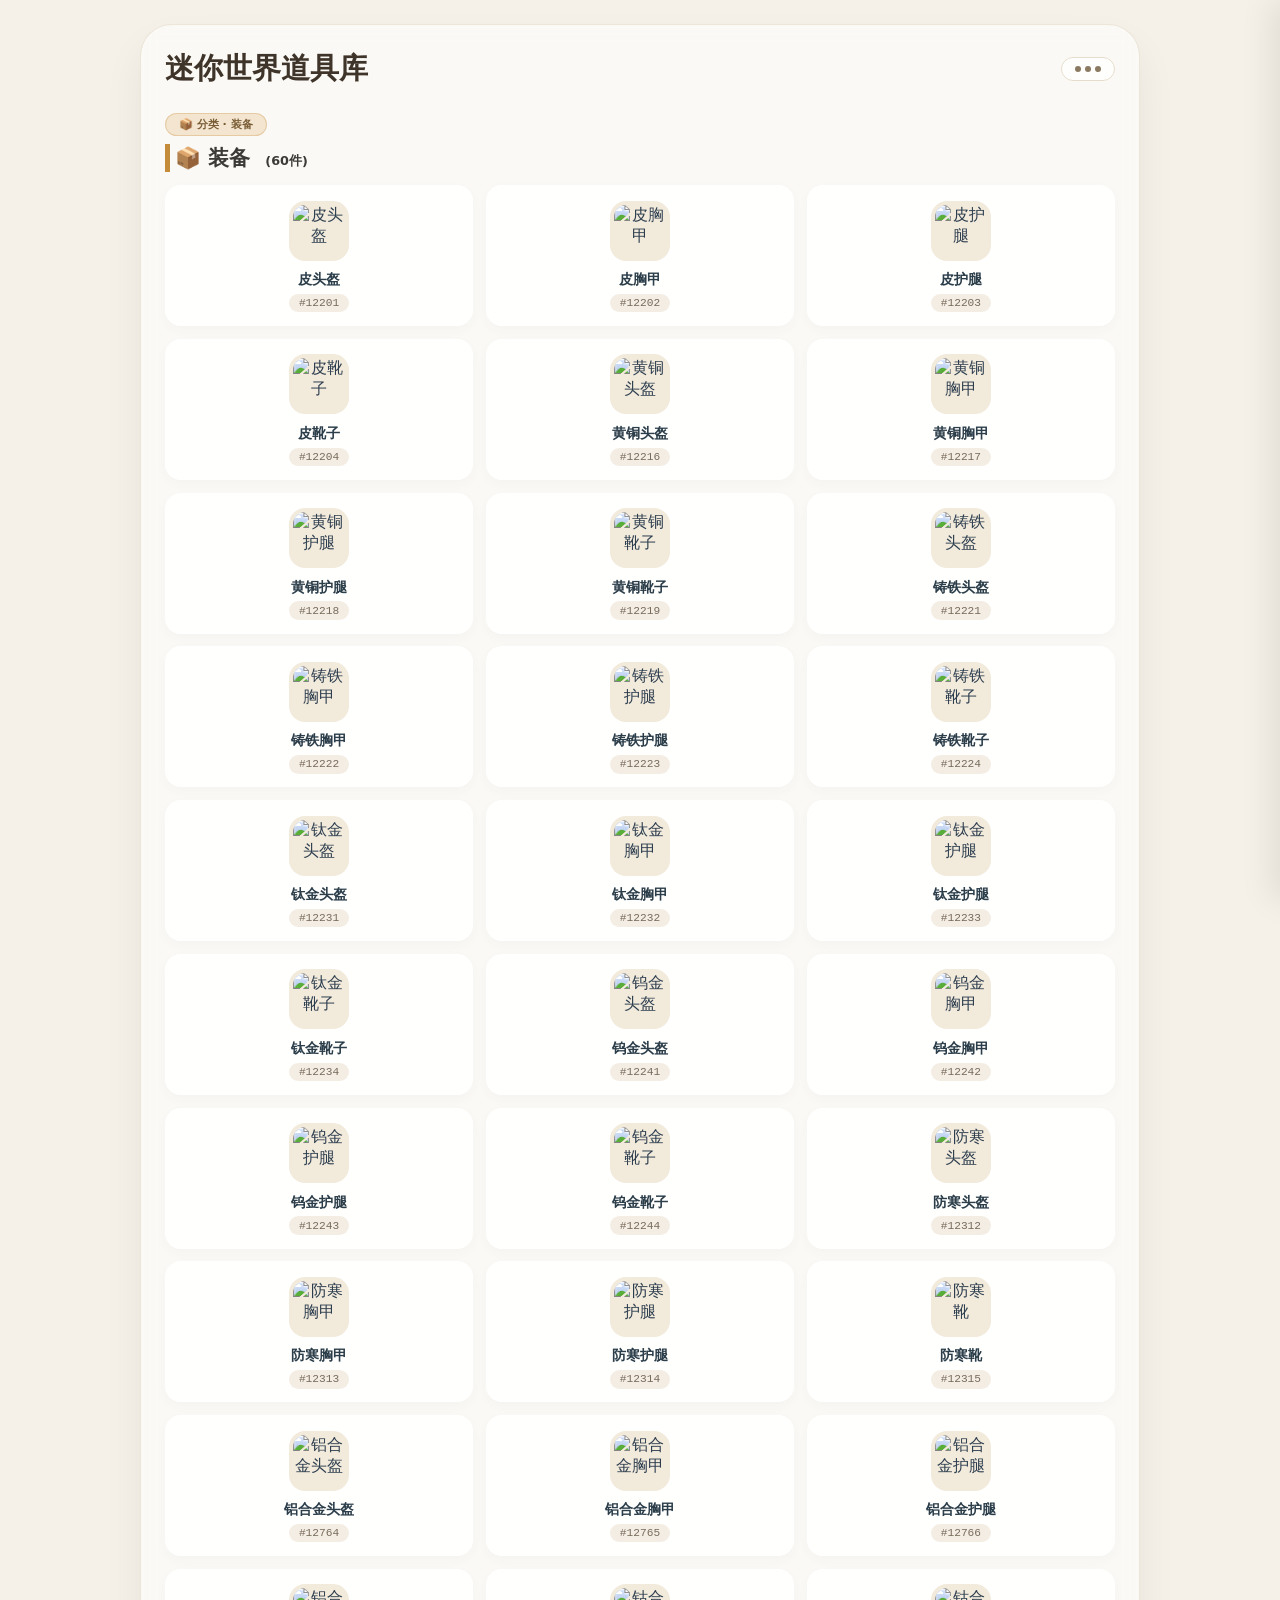
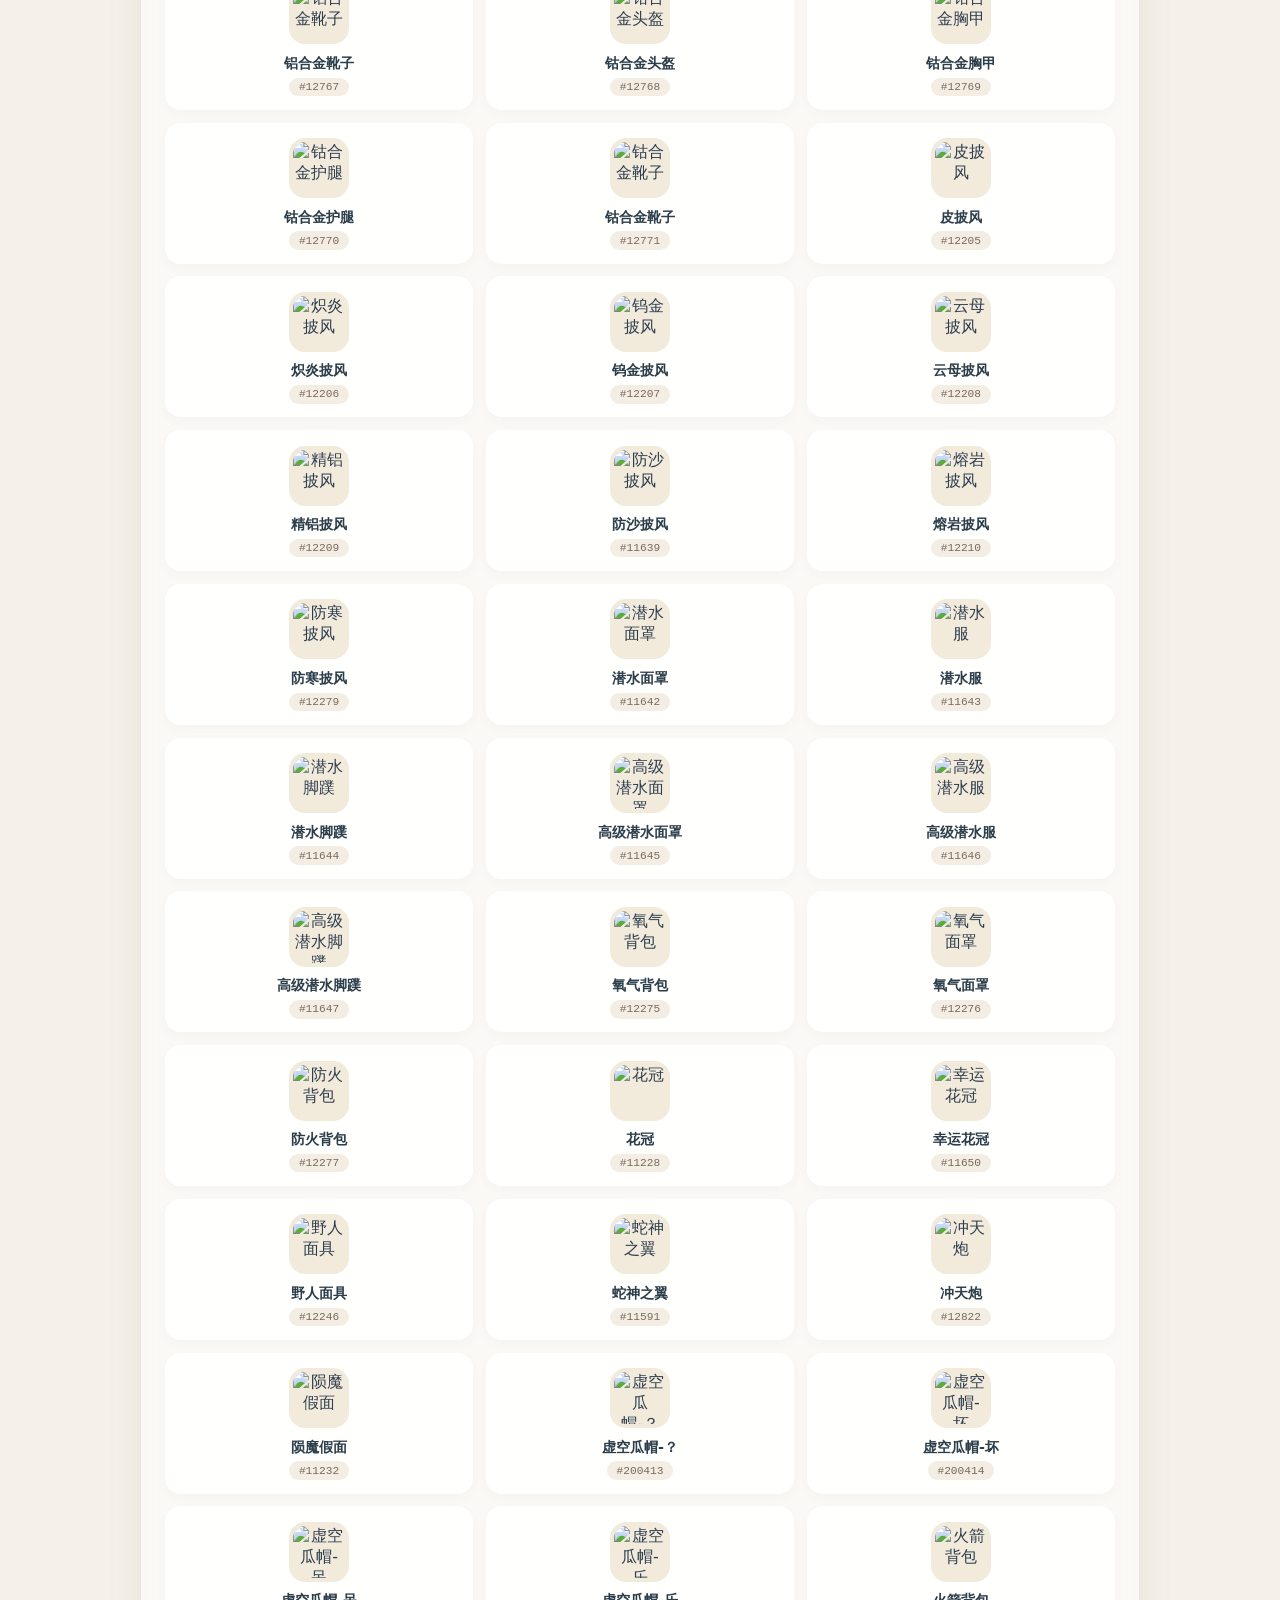
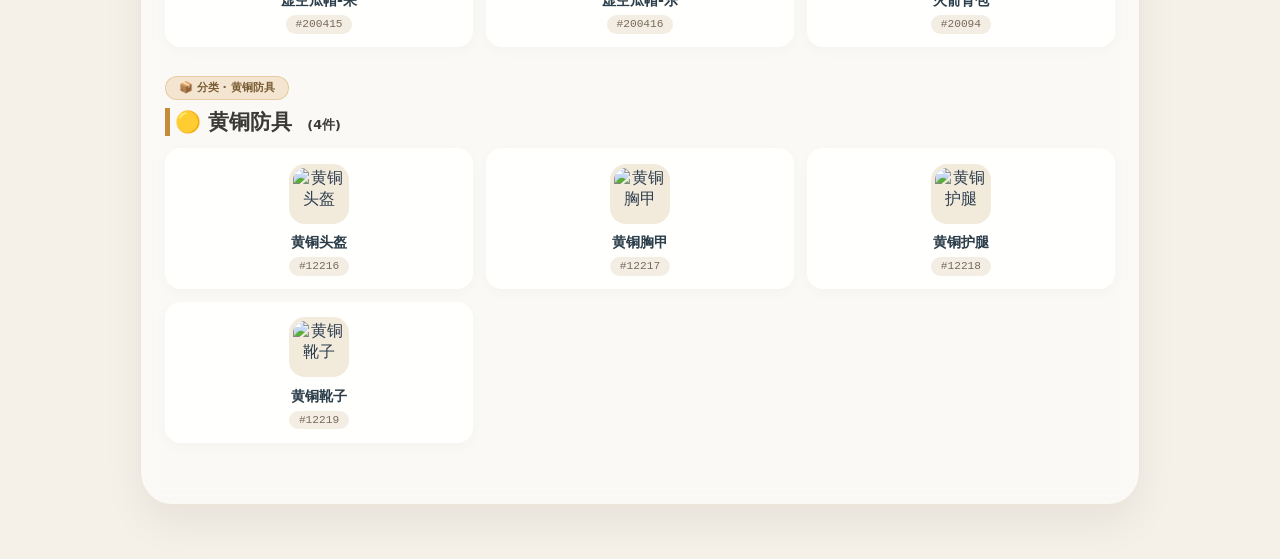
==== index.html @ fe1de31e "Add files via upload" ====
<!DOCTYPE html>
<html lang="zh-CN">
<head>
    <meta charset="UTF-8">
    <meta name="viewport" content="width=device-width, initial-scale=1.0, maximum-scale=1.0, user-scalable=yes">
    <title>迷你世界 · 道具展示库</title>
    <style>
        :root {
            --bg: #f5f1e8;
            --card-bg: #ffffff;
            --text: #2d3e4f;
            --subtext: #6b7b8c;
            --accent: #c48b3a;
            --accent-soft: #f3e5cf;
            --border: #e6dccb;
            --shadow: 0 8px 20px rgba(0, 0, 0, 0.04);
            --radius: 16px;
            --font: 'Segoe UI', 'PingFang SC', 'Microsoft YaHei', system-ui, sans-serif;
            --sidebar-width: 280px;
        }
        * { margin: 0; padding: 0; box-sizing: border-box; }
        body {
            background: var(--bg);
            font-family: var(--font);
            color: var(--text);
            min-height: 100vh;
            display: flex;
            flex-direction: column;
            align-items: center;
            padding: 1.5rem 1rem 2rem;
        }
        .window-container {
            width: 100%;
            max-width: 1000px;
            background: rgba(255,255,255,0.6);
            backdrop-filter: blur(8px);
            border-radius: 32px;
            box-shadow: 0 20px 40px rgba(0,0,0,0.06);
            padding: 1.5rem 1.5rem 2rem;
            border: 1px solid rgba(230,220,203,0.7);
        }
        .top-bar {
            display: flex;
            align-items: center;
            justify-content: space-between;
            margin-bottom: 1.5rem;
            flex-wrap: wrap;
            gap: 0.8rem;
        }
        .window-title { font-size: 1.8rem; font-weight: 650; color: #3f3429; }
        .three-dots-btn {
            background: rgba(255,255,255,0.7);
            border: 1px solid var(--border);
            border-radius: 30px;
            padding: 0.5rem 0.8rem;
            cursor: pointer;
            display: flex;
            gap: 4px;
            transition: 0.2s;
        }
        .three-dots-btn:hover { background: #fff; border-color: var(--accent); }
        .dot { width: 6px; height: 6px; background: #8b7a62; border-radius: 50%; }
        .sidebar-overlay {
            position: fixed;
            top: 0; right: 0; width: 100%; height: 100%;
            background: rgba(0,0,0,0.15);
            z-index: 99;
            opacity: 0;
            pointer-events: none;
            transition: 0.25s;
        }
        .sidebar-overlay.active { opacity: 1; pointer-events: auto; }
        .sidebar {
            position: fixed;
            top: 0; right: 0;
            width: var(--sidebar-width);
            max-width: 85vw;
            height: 100%;
            background: #fdfbf7;
            box-shadow: -10px 0 30px rgba(0,0,0,0.08);
            z-index: 100;
            transform: translateX(100%);
            transition: 0.3s cubic-bezier(0.23,1,0.32,1);
            display: flex;
            flex-direction: column;
            border-left: 1px solid #e2d8c8;
        }
        .sidebar.active { transform: translateX(0); }
        .sidebar-header { padding: 1.5rem 1.2rem 1rem; border-bottom: 1px solid #eae0d2; }
        .sidebar-header h3 { font-size: 1.2rem; color: #4e3e2b; margin-bottom: 1rem; }
        .search-box { position: relative; margin-bottom: 0.5rem; }
        .search-box input {
            width: 100%;
            padding: 0.8rem 1rem 0.8rem 2.4rem;
            border-radius: 30px;
            border: 1px solid #ddd0bc;
            font-size: 0.9rem;
            outline: none;
        }
        .search-icon { position: absolute; left: 0.9rem; top: 50%; transform: translateY(-50%); color: #b6a58c; }
        .category-list { flex: 1; overflow-y: auto; padding: 1rem 1.2rem; }
        .category-item {
            display: flex;
            align-items: center;
            justify-content: space-between;
            padding: 0.8rem;
            border-radius: 14px;
            cursor: pointer;
            font-weight: 500;
            color: #4d3e2c;
            margin-bottom: 0.3rem;
        }
        .category-item:hover { background: #f3eadb; }
        .category-item.active { background: #f0e1cc; color: #6b4e26; }
        .category-item span:last-child { font-size: 0.8rem; background: #ebe2d3; padding: 0.2rem 0.7rem; border-radius: 20px; }
        .items-grid {
            display: grid;
            grid-template-columns: repeat(3, 1fr);
            gap: 0.8rem;
            margin-top: 0.5rem;
        }
        .item-card {
            background: rgba(255,255,255,0.85);
            border-radius: var(--radius);
            box-shadow: 0 4px 12px rgba(0,0,0,0.03);
            padding: 0.9rem 0.4rem 0.8rem;
            display: flex;
            flex-direction: column;
            align-items: center;
            text-align: center;
            transition: 0.2s;
            border: 1px solid rgba(255,255,255,0.8);
        }
        .item-card:hover { transform: translateY(-4px); border-color: var(--accent); background: #fff; }
        .item-icon {
            width: 60px;
            height: 60px;
            object-fit: contain;
            margin-bottom: 0.6rem;
            background: #f2eadb;
            border-radius: 16px;
            padding: 4px;
        }
        .item-name { font-weight: 600; font-size: 0.9rem; color: #2c3e4a; margin-bottom: 0.3rem; }
        .item-id { font-size: 0.7rem; background: #f4ede4; color: #776b5b; padding: 0.2rem 0.6rem; border-radius: 12px; font-family: monospace; }
        .series-block { margin-bottom: 1.8rem; }
        .series-annotation {
            display: inline-block;
            font-size: 0.7rem;
            font-weight: 600;
            background: var(--accent-soft);
            color: #7a5d36;
            padding: 0.2rem 0.8rem;
            border-radius: 16px;
            margin-bottom: 0.5rem;
            border: 1px solid rgba(196,139,58,0.3);
        }
        .series-title {
            font-size: 1.3rem;
            font-weight: 600;
            margin-bottom: 0.8rem;
            padding-left: 0.3rem;
            border-left: 5px solid var(--accent);
            color: #3c3a36;
        }
    </style>
</head>
<body>

<div class="window-container">
    <div class="top-bar">
        <div class="window-title">迷你世界道具库</div>
        <button class="three-dots-btn" id="threeDotsBtn">
            <span class="dot"></span><span class="dot"></span><span class="dot"></span>
        </button>
    </div>
    <div id="seriesContainer"></div>
</div>

<div class="sidebar-overlay" id="sidebarOverlay"></div>

<aside class="sidebar" id="sidebar">
    <div class="sidebar-header">
        <h3>🔍 道具分类</h3>
        <div class="search-box">
            <span class="search-icon">🔎</span>
            <input type="text" id="searchInput" placeholder="搜索道具名称或ID...">
        </div>
    </div>
    <div class="category-list" id="categoryList"></div>
</aside>

<script>
    (function() {
        // ==================== 数据区：每个分类一个 rawData ====================
        const rawData1 = `
            "分类","装备"
            "皮头盔","12201"
            "皮胸甲","12202"
            "皮护腿","12203"
            "皮靴子","12204"
            "黄铜头盔","12216"
            "黄铜胸甲","12217"
            "黄铜护腿","12218"
            "黄铜靴子","12219"
            "铸铁头盔","12221"
            "铸铁胸甲","12222"
            "铸铁护腿","12223"
            "铸铁靴子","12224"
            "钛金头盔","12231"
            "钛金胸甲","12232"
            "钛金护腿","12233"
            "钛金靴子","12234"
            "钨金头盔","12241"
            "钨金胸甲","12242"
            "钨金护腿","12243"
            "钨金靴子","12244"
            "防寒头盔","12312"
            "防寒胸甲","12313"
            "防寒护腿","12314"
            "防寒靴","12315"
            "铝合金头盔","12764"
            "铝合金胸甲","12765"
            "铝合金护腿","12766"
            "铝合金靴子","12767"
            "钴合金头盔","12768"
            "钴合金胸甲","12769"
            "钴合金护腿","12770"
            "钴合金靴子","12771"
            "皮披风","12205"
            "炽炎披风","12206"
            "钨金披风","12207"
            "云母披风","12208"
            "精铝披风","12209"
            "防沙披风","11639"
            "熔岩披风","12210"
            "防寒披风","12279"
            "潜水面罩","11642"
            "潜水服","11643"
            "潜水脚蹼","11644"
            "高级潜水面罩","11645"
            "高级潜水服","11646"
            "高级潜水脚蹼","11647"
            "氧气背包","12275"
            "氧气面罩","12276"
            "防火背包","12277"
            "花冠","11228"
            "幸运花冠","11650"
            "野人面具","12246"
            "蛇神之翼","11591"
            "冲天炮","12822"
            "陨魔假面","11232"
            "虚空瓜帽-？","200413"
            "虚空瓜帽-坏","200414"
            "虚空瓜帽-呆","200415"
            "虚空瓜帽-乐","200416"
            "火箭背包","20094"
        `;

        const rawData2 = `
            "分类","黄铜防具","🟡"
            "黄铜头盔","12216"
            "黄铜胸甲","12217"
            "黄铜护腿","12218"
            "黄铜靴子","12219"
        `;

        // 以后新增分类照着加 rawData3、rawData4……
        // const rawData3 = `
        //     "分类","开发者道具","🛠️"
        //     "开发者之剑","99901"
        //     "开发者护符","99902"
        // `;

        const allRawData = [rawData1, rawData2];

        function parseRawData(raw) {
            const lines = raw.trim().split('\n').map(line => line.trim()).filter(line => line);
            let category = null;
            const items = [];
            lines.forEach(line => {
                const match = line.match(/"([^"]*)","([^"]*)",?"?([^"]*)"?/);
                if (match) {
                    if (match[1] === '分类') {
                        category = { name: match[2], icon: match[3] || '📦' };
                    } else {
                        items.push({ name: match[1], id: match[2], category: category.name, categoryIcon: category.icon });
                    }
                }
            });
            return items;
        }

        let itemDatabase = [];
        allRawData.forEach(raw => {
            itemDatabase = itemDatabase.concat(parseRawData(raw));
        });

        const seriesContainer = document.getElementById('seriesContainer');
        const categoryList = document.getElementById('categoryList');
        const searchInput = document.getElementById('searchInput');
        const threeDotsBtn = document.getElementById('threeDotsBtn');
        const sidebar = document.getElementById('sidebar');
        const sidebarOverlay = document.getElementById('sidebarOverlay');

        function renderSeries(items) {
            const grouped = {};
            items.forEach(item => {
                if (!grouped[item.category]) grouped[item.category] = [];
                grouped[item.category].push(item);
            });
            let html = '';
            for (const [cat, catItems] of Object.entries(grouped)) {
                const icon = catItems[0].categoryIcon || '📦';
                html += `
                    <div class="series-block" data-category="${cat}">
                        <div class="series-annotation">📦 分类 · ${cat}</div>
                        <div class="series-title">${icon} ${cat} <span style="font-size:0.8rem; margin-left:8px;">(${catItems.length}件)</span></div>
                        <div class="items-grid">
                            ${catItems.map(item => `
                                <div class="item-card" data-id="${item.id}" data-name="${item.name}">
                                    <img class="item-icon" src="https://qiugf.cn/kfz/cxid/ico/${item.id}.png" alt="${item.name}" loading="lazy">
                                    <div class="item-name">${item.name}</div>
                                    <div class="item-id">#${item.id}</div>
                                </div>
                            `).join('')}
                        </div>
                    </div>
                `;
            }
            seriesContainer.innerHTML = html;
        }

        function renderCategories(items) {
            const grouped = {};
            items.forEach(item => {
                if (!grouped[item.category]) grouped[item.category] = [];
                grouped[item.category].push(item);
            });
            let html = `<div class="category-item active" data-category="all"><span>📋 全部道具</span><span>${items.length}</span></div>`;
            for (const [cat, catItems] of Object.entries(grouped)) {
                const icon = catItems[0].categoryIcon || '📦';
                html += `<div class="category-item" data-category="${cat}"><span>${icon} ${cat}</span><span>${catItems.length}</span></div>`;
            }
            categoryList.innerHTML = html;
            attachCategoryEvents();
        }

        function filterByCategory(category) {
            document.querySelectorAll('.series-block').forEach(block => {
                block.style.display = (category === 'all' || block.getAttribute('data-category') === category) ? 'block' : 'none';
            });
        }

        function filterBySearch(keyword) {
            document.querySelectorAll('.item-card').forEach(card => {
                const name = card.getAttribute('data-name').toLowerCase();
                const id = card.getAttribute('data-id');
                card.style.display = (name.includes(keyword) || id.includes(keyword)) ? 'flex' : 'none';
            });
            document.querySelectorAll('.series-block').forEach(block => {
                const visible = Array.from(block.querySelectorAll('.item-card')).some(card => card.style.display !== 'none');
                block.style.display = visible ? 'block' : 'none';
            });
        }

        function attachCategoryEvents() {
            document.querySelectorAll('.category-item').forEach(item => {
                item.addEventListener('click', function() {
                    document.querySelectorAll('.category-item').forEach(i => i.classList.remove('active'));
                    this.classList.add('active');
                    filterByCategory(this.getAttribute('data-category'));
                    if (window.innerWidth <= 750) {
                        sidebar.classList.remove('active');
                        sidebarOverlay.classList.remove('active');
                    }
                });
            });
        }

        threeDotsBtn.addEventListener('click', () => {
            sidebar.classList.toggle('active');
            sidebarOverlay.classList.toggle('active');
        });
        sidebarOverlay.addEventListener('click', () => {
            sidebar.classList.remove('active');
            sidebarOverlay.classList.remove('active');
        });
        searchInput.addEventListener('input', function() {
            const keyword = this.value.trim().toLowerCase();
            if (keyword === '') {
                document.querySelectorAll('.item-card').forEach(card => card.style.display = 'flex');
                document.querySelectorAll('.series-block').forEach(block => block.style.display = 'block');
            } else {
                filterBySearch(keyword);
            }
        });

        renderSeries(itemDatabase);
        renderCategories(itemDatabase);
    })();
</script>
</body>
</html>
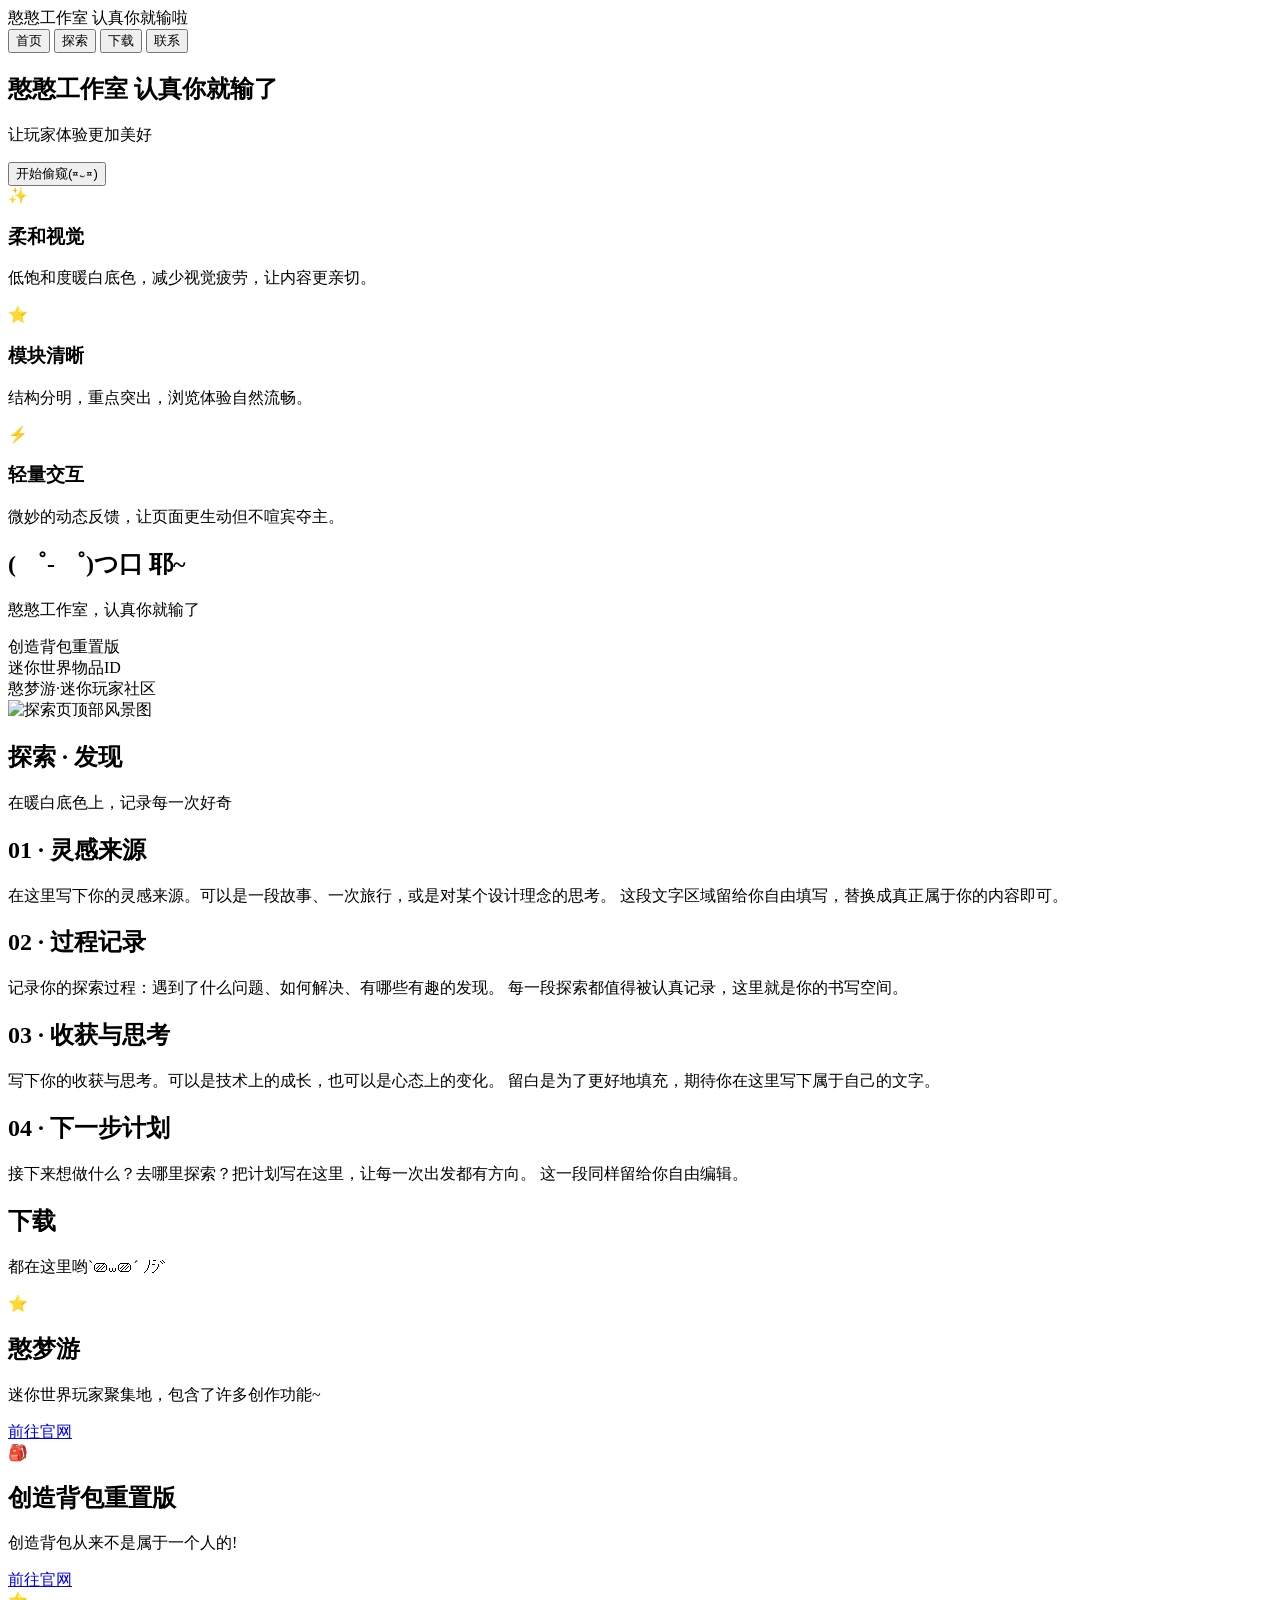
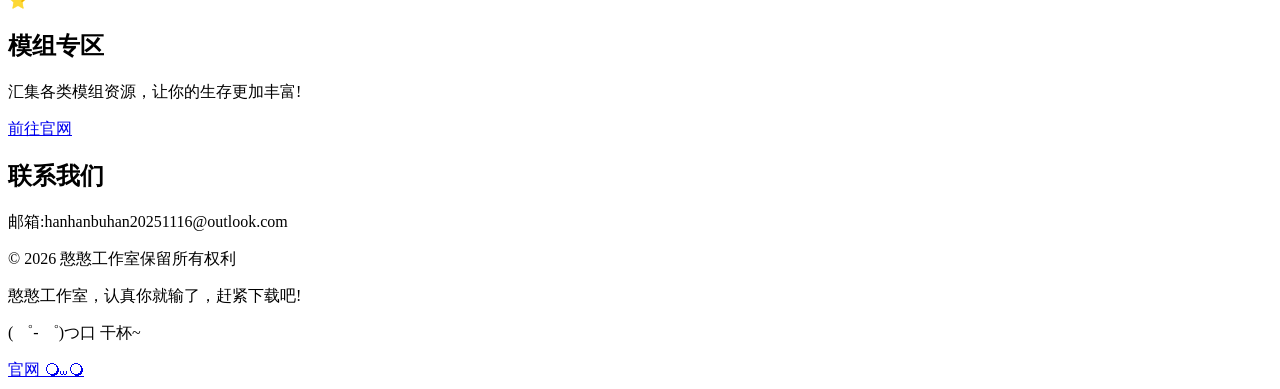
==== commit be589413: "更新 index.html" ====
--- a/index.html
+++ b/index.html
@@ -1,404 +1,202 @@
 <!DOCTYPE html>
 <html lang="zh-CN">
 <head>
-    <meta charset="UTF-8">
-    <meta name="viewport" content="width=device-width, initial-scale=1.0, maximum-scale=1.0, user-scalable=yes">
-    <title>迷你世界 · 道具展示库</title>
-    <style>
-        :root {
-            --bg: #f5f1e8;
-            --card-bg: #ffffff;
-            --text: #2d3e4f;
-            --subtext: #6b7b8c;
-            --accent: #c48b3a;
-            --accent-soft: #f3e5cf;
-            --border: #e6dccb;
-            --shadow: 0 8px 20px rgba(0, 0, 0, 0.04);
-            --radius: 16px;
-            --font: 'Segoe UI', 'PingFang SC', 'Microsoft YaHei', system-ui, sans-serif;
-            --sidebar-width: 280px;
-        }
-        * { margin: 0; padding: 0; box-sizing: border-box; }
-        body {
-            background: var(--bg);
-            font-family: var(--font);
-            color: var(--text);
-            min-height: 100vh;
-            display: flex;
-            flex-direction: column;
-            align-items: center;
-            padding: 1.5rem 1rem 2rem;
-        }
-        .window-container {
-            width: 100%;
-            max-width: 1000px;
-            background: rgba(255,255,255,0.6);
-            backdrop-filter: blur(8px);
-            border-radius: 32px;
-            box-shadow: 0 20px 40px rgba(0,0,0,0.06);
-            padding: 1.5rem 1.5rem 2rem;
-            border: 1px solid rgba(230,220,203,0.7);
-        }
-        .top-bar {
-            display: flex;
-            align-items: center;
-            justify-content: space-between;
-            margin-bottom: 1.5rem;
-            flex-wrap: wrap;
-            gap: 0.8rem;
-        }
-        .window-title { font-size: 1.8rem; font-weight: 650; color: #3f3429; }
-        .three-dots-btn {
-            background: rgba(255,255,255,0.7);
-            border: 1px solid var(--border);
-            border-radius: 30px;
-            padding: 0.5rem 0.8rem;
-            cursor: pointer;
-            display: flex;
-            gap: 4px;
-            transition: 0.2s;
-        }
-        .three-dots-btn:hover { background: #fff; border-color: var(--accent); }
-        .dot { width: 6px; height: 6px; background: #8b7a62; border-radius: 50%; }
-        .sidebar-overlay {
-            position: fixed;
-            top: 0; right: 0; width: 100%; height: 100%;
-            background: rgba(0,0,0,0.15);
-            z-index: 99;
-            opacity: 0;
-            pointer-events: none;
-            transition: 0.25s;
-        }
-        .sidebar-overlay.active { opacity: 1; pointer-events: auto; }
-        .sidebar {
-            position: fixed;
-            top: 0; right: 0;
-            width: var(--sidebar-width);
-            max-width: 85vw;
-            height: 100%;
-            background: #fdfbf7;
-            box-shadow: -10px 0 30px rgba(0,0,0,0.08);
-            z-index: 100;
-            transform: translateX(100%);
-            transition: 0.3s cubic-bezier(0.23,1,0.32,1);
-            display: flex;
-            flex-direction: column;
-            border-left: 1px solid #e2d8c8;
-        }
-        .sidebar.active { transform: translateX(0); }
-        .sidebar-header { padding: 1.5rem 1.2rem 1rem; border-bottom: 1px solid #eae0d2; }
-        .sidebar-header h3 { font-size: 1.2rem; color: #4e3e2b; margin-bottom: 1rem; }
-        .search-box { position: relative; margin-bottom: 0.5rem; }
-        .search-box input {
-            width: 100%;
-            padding: 0.8rem 1rem 0.8rem 2.4rem;
-            border-radius: 30px;
-            border: 1px solid #ddd0bc;
-            font-size: 0.9rem;
-            outline: none;
-        }
-        .search-icon { position: absolute; left: 0.9rem; top: 50%; transform: translateY(-50%); color: #b6a58c; }
-        .category-list { flex: 1; overflow-y: auto; padding: 1rem 1.2rem; }
-        .category-item {
-            display: flex;
-            align-items: center;
-            justify-content: space-between;
-            padding: 0.8rem;
-            border-radius: 14px;
-            cursor: pointer;
-            font-weight: 500;
-            color: #4d3e2c;
-            margin-bottom: 0.3rem;
-        }
-        .category-item:hover { background: #f3eadb; }
-        .category-item.active { background: #f0e1cc; color: #6b4e26; }
-        .category-item span:last-child { font-size: 0.8rem; background: #ebe2d3; padding: 0.2rem 0.7rem; border-radius: 20px; }
-        .items-grid {
-            display: grid;
-            grid-template-columns: repeat(3, 1fr);
-            gap: 0.8rem;
-            margin-top: 0.5rem;
-        }
-        .item-card {
-            background: rgba(255,255,255,0.85);
-            border-radius: var(--radius);
-            box-shadow: 0 4px 12px rgba(0,0,0,0.03);
-            padding: 0.9rem 0.4rem 0.8rem;
-            display: flex;
-            flex-direction: column;
-            align-items: center;
-            text-align: center;
-            transition: 0.2s;
-            border: 1px solid rgba(255,255,255,0.8);
-        }
-        .item-card:hover { transform: translateY(-4px); border-color: var(--accent); background: #fff; }
-        .item-icon {
-            width: 60px;
-            height: 60px;
-            object-fit: contain;
-            margin-bottom: 0.6rem;
-            background: #f2eadb;
-            border-radius: 16px;
-            padding: 4px;
-        }
-        .item-name { font-weight: 600; font-size: 0.9rem; color: #2c3e4a; margin-bottom: 0.3rem; }
-        .item-id { font-size: 0.7rem; background: #f4ede4; color: #776b5b; padding: 0.2rem 0.6rem; border-radius: 12px; font-family: monospace; }
-        .series-block { margin-bottom: 1.8rem; }
-        .series-annotation {
-            display: inline-block;
-            font-size: 0.7rem;
-            font-weight: 600;
-            background: var(--accent-soft);
-            color: #7a5d36;
-            padding: 0.2rem 0.8rem;
-            border-radius: 16px;
-            margin-bottom: 0.5rem;
-            border: 1px solid rgba(196,139,58,0.3);
-        }
-        .series-title {
-            font-size: 1.3rem;
-            font-weight: 600;
-            margin-bottom: 0.8rem;
-            padding-left: 0.3rem;
-            border-left: 5px solid var(--accent);
-            color: #3c3a36;
-        }
-    </style>
+  <meta charset="UTF-8">
+  <meta name="viewport" content="width=device-width, initial-scale=1.0">
+  <title>憨憨工作室·迷你玩家社区</title>
+  <link rel="stylesheet" href="style.css">
 </head>
 <body>
-
-<div class="window-container">
-    <div class="top-bar">
-        <div class="window-title">迷你世界道具库</div>
-        <button class="three-dots-btn" id="threeDotsBtn">
-            <span class="dot"></span><span class="dot"></span><span class="dot"></span>
-        </button>
-    </div>
-    <div id="seriesContainer"></div>
-</div>
-
-<div class="sidebar-overlay" id="sidebarOverlay"></div>
-
-<aside class="sidebar" id="sidebar">
-    <div class="sidebar-header">
-        <h3>🔍 道具分类</h3>
-        <div class="search-box">
-            <span class="search-icon">🔎</span>
-            <input type="text" id="searchInput" placeholder="搜索道具名称或ID...">
-        </div>
-    </div>
-    <div class="category-list" id="categoryList"></div>
-</aside>
-
-<script>
-    (function() {
-        // ==================== 数据区：每个分类一个 rawData ====================
-        const rawData1 = `
-            "分类","装备"
-            "皮头盔","12201"
-            "皮胸甲","12202"
-            "皮护腿","12203"
-            "皮靴子","12204"
-            "黄铜头盔","12216"
-            "黄铜胸甲","12217"
-            "黄铜护腿","12218"
-            "黄铜靴子","12219"
-            "铸铁头盔","12221"
-            "铸铁胸甲","12222"
-            "铸铁护腿","12223"
-            "铸铁靴子","12224"
-            "钛金头盔","12231"
-            "钛金胸甲","12232"
-            "钛金护腿","12233"
-            "钛金靴子","12234"
-            "钨金头盔","12241"
-            "钨金胸甲","12242"
-            "钨金护腿","12243"
-            "钨金靴子","12244"
-            "防寒头盔","12312"
-            "防寒胸甲","12313"
-            "防寒护腿","12314"
-            "防寒靴","12315"
-            "铝合金头盔","12764"
-            "铝合金胸甲","12765"
-            "铝合金护腿","12766"
-            "铝合金靴子","12767"
-            "钴合金头盔","12768"
-            "钴合金胸甲","12769"
-            "钴合金护腿","12770"
-            "钴合金靴子","12771"
-            "皮披风","12205"
-            "炽炎披风","12206"
-            "钨金披风","12207"
-            "云母披风","12208"
-            "精铝披风","12209"
-            "防沙披风","11639"
-            "熔岩披风","12210"
-            "防寒披风","12279"
-            "潜水面罩","11642"
-            "潜水服","11643"
-            "潜水脚蹼","11644"
-            "高级潜水面罩","11645"
-            "高级潜水服","11646"
-            "高级潜水脚蹼","11647"
-            "氧气背包","12275"
-            "氧气面罩","12276"
-            "防火背包","12277"
-            "花冠","11228"
-            "幸运花冠","11650"
-            "野人面具","12246"
-            "蛇神之翼","11591"
-            "冲天炮","12822"
-            "陨魔假面","11232"
-            "虚空瓜帽-？","200413"
-            "虚空瓜帽-坏","200414"
-            "虚空瓜帽-呆","200415"
-            "虚空瓜帽-乐","200416"
-            "火箭背包","20094"
-        `;
-
-        const rawData2 = `
-            "分类","黄铜防具","🟡"
-            "黄铜头盔","12216"
-            "黄铜胸甲","12217"
-            "黄铜护腿","12218"
-            "黄铜靴子","12219"
-        `;
-
-        // 以后新增分类照着加 rawData3、rawData4……
-        // const rawData3 = `
-        //     "分类","开发者道具","🛠️"
-        //     "开发者之剑","99901"
-        //     "开发者护符","99902"
-        // `;
-
-        const allRawData = [rawData1, rawData2];
-
-        function parseRawData(raw) {
-            const lines = raw.trim().split('\n').map(line => line.trim()).filter(line => line);
-            let category = null;
-            const items = [];
-            lines.forEach(line => {
-                const match = line.match(/"([^"]*)","([^"]*)",?"?([^"]*)"?/);
-                if (match) {
-                    if (match[1] === '分类') {
-                        category = { name: match[2], icon: match[3] || '📦' };
-                    } else {
-                        items.push({ name: match[1], id: match[2], category: category.name, categoryIcon: category.icon });
-                    }
-                }
-            });
-            return items;
-        }
-
-        let itemDatabase = [];
-        allRawData.forEach(raw => {
-            itemDatabase = itemDatabase.concat(parseRawData(raw));
-        });
-
-        const seriesContainer = document.getElementById('seriesContainer');
-        const categoryList = document.getElementById('categoryList');
-        const searchInput = document.getElementById('searchInput');
-        const threeDotsBtn = document.getElementById('threeDotsBtn');
-        const sidebar = document.getElementById('sidebar');
-        const sidebarOverlay = document.getElementById('sidebarOverlay');
-
-        function renderSeries(items) {
-            const grouped = {};
-            items.forEach(item => {
-                if (!grouped[item.category]) grouped[item.category] = [];
-                grouped[item.category].push(item);
-            });
-            let html = '';
-            for (const [cat, catItems] of Object.entries(grouped)) {
-                const icon = catItems[0].categoryIcon || '📦';
-                html += `
-                    <div class="series-block" data-category="${cat}">
-                        <div class="series-annotation">📦 分类 · ${cat}</div>
-                        <div class="series-title">${icon} ${cat} <span style="font-size:0.8rem; margin-left:8px;">(${catItems.length}件)</span></div>
-                        <div class="items-grid">
-                            ${catItems.map(item => `
-                                <div class="item-card" data-id="${item.id}" data-name="${item.name}">
-                                    <img class="item-icon" src="https://qiugf.cn/kfz/cxid/ico/${item.id}.png" alt="${item.name}" loading="lazy">
-                                    <div class="item-name">${item.name}</div>
-                                    <div class="item-id">#${item.id}</div>
-                                </div>
-                            `).join('')}
-                        </div>
-                    </div>
-                `;
-            }
-            seriesContainer.innerHTML = html;
-        }
-
-        function renderCategories(items) {
-            const grouped = {};
-            items.forEach(item => {
-                if (!grouped[item.category]) grouped[item.category] = [];
-                grouped[item.category].push(item);
-            });
-            let html = `<div class="category-item active" data-category="all"><span>📋 全部道具</span><span>${items.length}</span></div>`;
-            for (const [cat, catItems] of Object.entries(grouped)) {
-                const icon = catItems[0].categoryIcon || '📦';
-                html += `<div class="category-item" data-category="${cat}"><span>${icon} ${cat}</span><span>${catItems.length}</span></div>`;
-            }
-            categoryList.innerHTML = html;
-            attachCategoryEvents();
-        }
-
-        function filterByCategory(category) {
-            document.querySelectorAll('.series-block').forEach(block => {
-                block.style.display = (category === 'all' || block.getAttribute('data-category') === category) ? 'block' : 'none';
-            });
-        }
-
-        function filterBySearch(keyword) {
-            document.querySelectorAll('.item-card').forEach(card => {
-                const name = card.getAttribute('data-name').toLowerCase();
-                const id = card.getAttribute('data-id');
-                card.style.display = (name.includes(keyword) || id.includes(keyword)) ? 'flex' : 'none';
-            });
-            document.querySelectorAll('.series-block').forEach(block => {
-                const visible = Array.from(block.querySelectorAll('.item-card')).some(card => card.style.display !== 'none');
-                block.style.display = visible ? 'block' : 'none';
-            });
-        }
-
-        function attachCategoryEvents() {
-            document.querySelectorAll('.category-item').forEach(item => {
-                item.addEventListener('click', function() {
-                    document.querySelectorAll('.category-item').forEach(i => i.classList.remove('active'));
-                    this.classList.add('active');
-                    filterByCategory(this.getAttribute('data-category'));
-                    if (window.innerWidth <= 750) {
-                        sidebar.classList.remove('active');
-                        sidebarOverlay.classList.remove('active');
-                    }
-                });
-            });
-        }
-
-        threeDotsBtn.addEventListener('click', () => {
-            sidebar.classList.toggle('active');
-            sidebarOverlay.classList.toggle('active');
-        });
-        sidebarOverlay.addEventListener('click', () => {
-            sidebar.classList.remove('active');
-            sidebarOverlay.classList.remove('active');
-        });
-        searchInput.addEventListener('input', function() {
-            const keyword = this.value.trim().toLowerCase();
-            if (keyword === '') {
-                document.querySelectorAll('.item-card').forEach(card => card.style.display = 'flex');
-                document.querySelectorAll('.series-block').forEach(block => block.style.display = 'block');
-            } else {
-                filterBySearch(keyword);
-            }
-        });
-
-        renderSeries(itemDatabase);
-        renderCategories(itemDatabase);
-    })();
-</script>
+  <div class="page-wrapper">
+
+    <!-- 导航栏 -->
+    <header class="header">
+      <div class="logo">
+        <span class="logo-icon"></span>
+        <span class="logo-text">憨憨工作室 认真你就输啦</span>
+      </div>
+      <nav class="nav">
+        <button class="nav-link active" data-view="home">首页</button>
+        <button class="nav-link" data-view="explore">探索</button>
+        <button class="nav-link" data-view="about">下载</button>
+        <button class="nav-link" data-view="contact">联系</button>
+      </nav>
+    </header>
+
+    <!-- ==================== 首页视图 ==================== -->
+    <main class="view active" id="view-home">
+
+      <section class="hero">
+        <div class="hero-content">
+          <h1 class="hero-title">憨憨工作室 认真你就输了</h1>
+          <p class="hero-subtitle">让玩家体验更加美好</p>
+          <button class="cta-button" id="exploreBtn">开始偷窥(≖֊≖)</button>
+        </div>
+        <div class="hero-glow"></div>
+      </section>
+
+      <section class="features">
+        <div class="feature-card">
+          <span class="feature-icon">✨</span>
+          <h3>柔和视觉</h3>
+          <p>低饱和度暖白底色，减少视觉疲劳，让内容更亲切。</p>
+        </div>
+        <div class="feature-card">
+          <span class="feature-icon">⭐</span>
+          <h3>模块清晰</h3>
+          <p>结构分明，重点突出，浏览体验自然流畅。</p>
+        </div>
+        <div class="feature-card">
+          <span class="feature-icon">⚡</span>
+          <h3>轻量交互</h3>
+          <p>微妙的动态反馈，让页面更生动但不喧宾夺主。</p>
+        </div>
+      </section>
+
+      <section class="showcase">
+        <h2>( ゜- ゜)つ口 耶~</h2>
+        <p>憨憨工作室，认真你就输了</p>
+        <div class="showcase-preview">
+          <div class="preview-card">创造背包重置版</div>
+          <div class="preview-card">迷你世界物品ID</div>
+          <div class="preview-card">憨梦游·迷你玩家社区</div>
+        </div>
+      </section>
+
+    </main>
+
+    <!-- ==================== 探索页视图 ==================== -->
+    <main class="view" id="view-explore">
+
+      <!-- 顶部图片区 -->
+      <section class="explore-hero">
+        <img
+          src="https://images.unsplash.com/photo-1506744038136-46273834b3fb?auto=format&fit=crop&w=1600&q=80"
+          alt="探索页顶部风景图"
+          class="explore-hero-img"
+        />
+        <div class="explore-hero-overlay">
+          <h1 class="explore-hero-title">探索 · 发现</h1>
+          <p class="explore-hero-sub">在暖白底色上，记录每一次好奇</p>
+        </div>
+      </section>
+
+      <!-- 文字内容区 -->
+      <section class="explore-content">
+
+        <article class="content-block">
+          <h2 class="content-title">01 · 灵感来源</h2>
+          <p class="content-text">
+            在这里写下你的灵感来源。可以是一段故事、一次旅行，或是对某个设计理念的思考。
+            这段文字区域留给你自由填写，替换成真正属于你的内容即可。
+          </p>
+        </article>
+
+        <article class="content-block">
+          <h2 class="content-title">02 · 过程记录</h2>
+          <p class="content-text">
+            记录你的探索过程：遇到了什么问题、如何解决、有哪些有趣的发现。
+            每一段探索都值得被认真记录，这里就是你的书写空间。
+          </p>
+        </article>
+
+        <article class="content-block">
+          <h2 class="content-title">03 · 收获与思考</h2>
+          <p class="content-text">
+            写下你的收获与思考。可以是技术上的成长，也可以是心态上的变化。
+            留白是为了更好地填充，期待你在这里写下属于自己的文字。
+          </p>
+        </article>
+
+        <article class="content-block">
+          <h2 class="content-title">04 · 下一步计划</h2>
+          <p class="content-text">
+            接下来想做什么？去哪里探索？把计划写在这里，让每一次出发都有方向。
+            这一段同样留给你自由编辑。
+          </p>
+        </article>
+
+      </section>
+
+    </main>
+
+    <!-- ==================== 关于页视图 ==================== -->
+    <main class="view" id="view-about">
+      <section class="about-section">
+        <h1 class="about-title">下载</h1>
+        <p class="about-subtitle">都在这里哟`⎚⩊⎚´ ﾉｼﾞ</p>
+
+        <div class="about-grid">
+
+          <!-- 模块 1：憨梦游app -->
+          <div class="about-card">
+            <div class="about-card-icon">⭐</div>
+            <h2 class="about-card-title">憨梦游</h2>
+            <p class="about-card-text">
+              迷你世界玩家聚集地，包含了许多创作功能~
+            </p>
+            <a
+              href="https://www.baidu.com"
+              target="_blank"
+              rel="noopener"
+              class="about-card-btn"
+            >前往官网 </a>
+          </div>
+
+          <!-- 模块 2：创造背包重置版 -->
+          <div class="about-card">
+            <div class="about-card-icon">🎒</div>
+            <h2 class="about-card-title">创造背包重置版</h2>
+            <p class="about-card-text">
+              创造背包从来不是属于一个人的!
+            </p>
+            <a
+              href="https://hhgzs-hhbh.github.io/-/czbb/"
+              target="_blank"
+              rel="noopener"
+              class="about-card-btn"
+            >前往官网 </a>
+          </div>
+
+          <!-- 模块 3：模组专区 -->
+          <div class="about-card">
+            <div class="about-card-icon">⭐</div>
+            <h2 class="about-card-title">模组专区</h2>
+            <p class="about-card-text">
+              汇集各类模组资源，让你的生存更加丰富!
+            </p>
+            <a
+              href="https://www.baidu.com"
+              target="_blank"
+              rel="noopener"
+              class="about-card-btn"
+            >前往官网 </a>
+          </div>
+
+        </div>
+      </section>
+    </main>
+
+    <!-- ==================== 联系页视图（占位） ==================== -->
+    <main class="view" id="view-contact">
+      <section class="hero">
+        <div class="hero-content">
+          <h1 class="hero-title">联系我们</h1>
+          <p class="hero-subtitle">邮箱:hanhanbuhan20251116@outlook.com</p>
+        </div>
+      </section>
+    </main>
+
+    <!-- 页脚 · 版权信息 -->
+    <footer class="footer">
+      <p>© 2026 憨憨工作室保留所有权利</p>
+      <p class="footer-note">憨憨工作室，认真你就输了，赶紧下载吧! </p>
+      <p class="footer-note1"> ( ゜- ゜)つ口 干杯~</p>
+      <a href="https://hhgzs-hhbh.github.io/-/">官网 ❍⩊❍</a>
+    </footer>
+
+  </div>
+
+  <script src="script.js"></script>
 </body>
 </html>
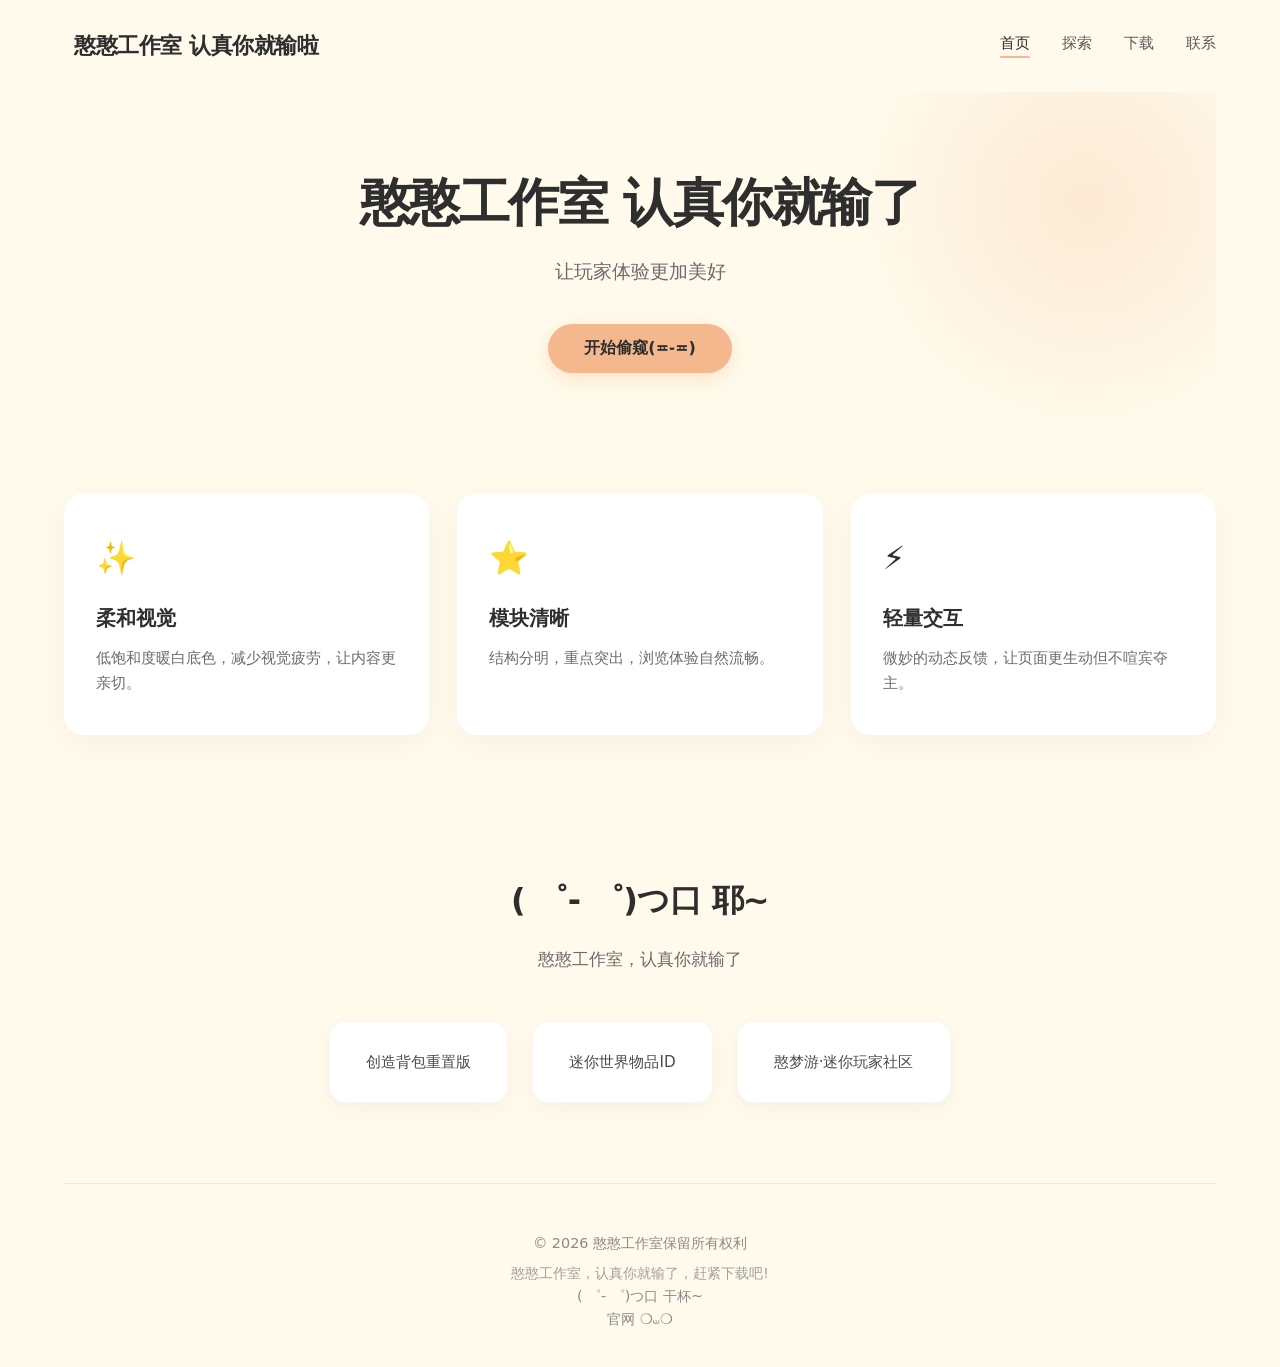
==== commit 38faeb46: "更新 index.html" ====
--- a/index.html
+++ b/index.html
@@ -85,34 +85,30 @@
       <section class="explore-content">
 
         <article class="content-block">
-          <h2 class="content-title">01 · 灵感来源</h2>
+          <h2 class="content-title">01 · 憨憨工作室开源</h2>
           <p class="content-text">
-            在这里写下你的灵感来源。可以是一段故事、一次旅行，或是对某个设计理念的思考。
-            这段文字区域留给你自由填写，替换成真正属于你的内容即可。
+            迷你世界道具库已开源
           </p>
         </article>
 
         <article class="content-block">
           <h2 class="content-title">02 · 过程记录</h2>
           <p class="content-text">
-            记录你的探索过程：遇到了什么问题、如何解决、有哪些有趣的发现。
-            每一段探索都值得被认真记录，这里就是你的书写空间。
+            创造背包下载量超过30万+
           </p>
         </article>
 
         <article class="content-block">
           <h2 class="content-title">03 · 收获与思考</h2>
           <p class="content-text">
-            写下你的收获与思考。可以是技术上的成长，也可以是心态上的变化。
-            留白是为了更好地填充，期待你在这里写下属于自己的文字。
+            当前团队正在开发的创造背包重制版，光影调节模组，憨梦游app
           </p>
         </article>
 
         <article class="content-block">
           <h2 class="content-title">04 · 下一步计划</h2>
           <p class="content-text">
-            接下来想做什么？去哪里探索？把计划写在这里，让每一次出发都有方向。
-            这一段同样留给你自由编辑。
+            接下来想做什么？那肯定是发布创造背包重制版和光影调节模组
           </p>
         </article>
 
--- a/style.css
+++ b/style.css
@@ -0,0 +1,460 @@
+/* ========== 全局重置 & 基础 ========== */
+* {
+  margin: 0;
+  padding: 0;
+  box-sizing: border-box;
+}
+
+body {
+  font-family: 'Inter', 'Segoe UI', system-ui, -apple-system, sans-serif;
+  background-color: #FFFAEB;
+  color: #2E2E2E;
+  line-height: 1.6;
+  -webkit-font-smoothing: antialiased;
+}
+
+.page-wrapper {
+  max-width: 1200px;
+  margin: 0 auto;
+  padding: 0 24px;
+  background-color: #FFFAEB;
+}
+
+a {
+  text-decoration: none;
+  color: inherit;
+}
+
+img {
+  max-width: 100%;
+}
+
+/* ========== 导航栏 ========== */
+.header {
+  display: flex;
+  justify-content: space-between;
+  align-items: center;
+  padding: 28px 0;
+}
+
+.logo {
+  display: flex;
+  align-items: center;
+  gap: 10px;
+  font-weight: 700;
+  font-size: 1.4rem;
+  letter-spacing: -0.02em;
+}
+
+.logo-icon {
+  font-size: 1.6rem;
+}
+
+.nav {
+  display: flex;
+  gap: 32px;
+}
+
+.nav-link {
+  position: relative;
+  font-size: 0.95rem;
+  font-weight: 500;
+  color: #5a5a5a;
+  padding-bottom: 4px;
+  transition: color 0.25s ease;
+  cursor: pointer;
+  background: none;
+  border: none;
+  font-family: inherit;
+}
+
+.nav-link::after {
+  content: '';
+  position: absolute;
+  bottom: 0;
+  left: 0;
+  width: 0;
+  height: 2px;
+  background-color: #F5B78E;
+  border-radius: 2px;
+  transition: width 0.3s ease;
+}
+
+.nav-link:hover,
+.nav-link.active {
+  color: #2E2E2E;
+}
+
+.nav-link:hover::after,
+.nav-link.active::after {
+  width: 100%;
+}
+
+/* ========== 视图切换 ========== */
+.view {
+  display: none;
+}
+
+.view.active {
+  display: block;
+  animation: fadeIn 0.4s ease;
+}
+
+@keyframes fadeIn {
+  from { opacity: 0; transform: translateY(12px); }
+  to   { opacity: 1; transform: translateY(0); }
+}
+
+/* ========== 首页 · 主视觉 ========== */
+.hero {
+  position: relative;
+  padding: 80px 0 100px;
+  text-align: center;
+  overflow: hidden;
+}
+
+.hero-content {
+  position: relative;
+  z-index: 2;
+  max-width: 680px;
+  margin: 0 auto;
+}
+
+.hero-title {
+  font-size: 3.2rem;
+  font-weight: 700;
+  line-height: 1.2;
+  letter-spacing: -0.03em;
+  margin-bottom: 24px;
+  color: #2E2E2E;
+}
+
+.hero-subtitle {
+  font-size: 1.2rem;
+  color: #6b6b6b;
+  margin-bottom: 36px;
+}
+
+.cta-button {
+  display: inline-block;
+  background-color: #F5B78E;
+  color: #2E2E2E;
+  font-size: 1rem;
+  font-weight: 600;
+  padding: 14px 36px;
+  border: none;
+  border-radius: 60px;
+  cursor: pointer;
+  transition: background-color 0.25s ease, transform 0.2s ease, box-shadow 0.25s ease;
+  box-shadow: 0 6px 18px rgba(245, 183, 142, 0.35);
+  font-family: inherit;
+}
+
+.cta-button:hover {
+  background-color: #f0a56e;
+  transform: translateY(-2px);
+  box-shadow: 0 10px 24px rgba(245, 183, 142, 0.45);
+}
+
+.cta-button:active {
+  transform: translateY(0);
+}
+
+.hero-glow {
+  position: absolute;
+  top: -120px;
+  right: -100px;
+  width: 460px;
+  height: 460px;
+  background: radial-gradient(circle, rgba(245, 183, 142, 0.25) 0%, rgba(255, 250, 235, 0) 70%);
+  border-radius: 50%;
+  z-index: 1;
+  pointer-events: none;
+}
+
+/* ========== 首页 · 特色卡片 ========== */
+.features {
+  display: grid;
+  grid-template-columns: repeat(3, 1fr);
+  gap: 28px;
+  padding: 20px 0 80px;
+}
+
+.feature-card {
+  background-color: #FFFFFF;
+  padding: 40px 32px;
+  border-radius: 20px;
+  box-shadow: 0 8px 30px rgba(0, 0, 0, 0.04);
+  transition: transform 0.3s ease, box-shadow 0.3s ease;
+}
+
+.feature-card:hover {
+  transform: translateY(-6px);
+  box-shadow: 0 16px 40px rgba(0, 0, 0, 0.07);
+}
+
+.feature-icon {
+  font-size: 2rem;
+  display: inline-block;
+  margin-bottom: 18px;
+}
+
+.feature-card h3 {
+  font-size: 1.25rem;
+  font-weight: 600;
+  margin-bottom: 12px;
+}
+
+.feature-card p {
+  font-size: 0.95rem;
+  color: #6b6b6b;
+}
+
+/* ========== 首页 · 展示区域 ========== */
+.showcase {
+  text-align: center;
+  padding: 60px 0 80px;
+}
+
+.showcase h2 {
+  font-size: 2rem;
+  font-weight: 700;
+  letter-spacing: -0.02em;
+  margin-bottom: 20px;
+}
+
+.showcase > p {
+  max-width: 620px;
+  margin: 0 auto 48px;
+  color: #6b6b6b;
+  font-size: 1.05rem;
+}
+
+.showcase-preview {
+  display: flex;
+  justify-content: center;
+  gap: 24px;
+  flex-wrap: wrap;
+}
+
+.preview-card {
+  background-color: #FFFFFF;
+  padding: 28px 36px;
+  border-radius: 16px;
+  font-size: 0.95rem;
+  font-weight: 500;
+  color: #4a4a4a;
+  box-shadow: 0 6px 20px rgba(0, 0, 0, 0.04);
+  border: 1px solid rgba(0, 0, 0, 0.03);
+}
+
+/* ========== 探索页 · 顶部图片 ========== */
+.explore-hero {
+  position: relative;
+  border-radius: 24px;
+  overflow: hidden;
+  margin-bottom: 60px;
+  box-shadow: 0 12px 40px rgba(0, 0, 0, 0.08);
+}
+
+.explore-hero-img {
+  display: block;
+  width: 100%;
+  height: 380px;
+  object-fit: cover;
+}
+
+.explore-hero-overlay {
+  position: absolute;
+  inset: 0;
+  display: flex;
+  flex-direction: column;
+  justify-content: center;
+  align-items: center;
+  text-align: center;
+  background: linear-gradient(
+    to bottom,
+    rgba(255, 250, 235, 0.15),
+    rgba(255, 250, 235, 0.55)
+  );
+  padding: 24px;
+}
+
+.explore-hero-title {
+  font-size: 2.8rem;
+  font-weight: 700;
+  letter-spacing: -0.03em;
+  color: #2E2E2E;
+  margin-bottom: 12px;
+}
+
+.explore-hero-sub {
+  font-size: 1.1rem;
+  color: #4a4a4a;
+}
+
+/* ========== 探索页 · 文字内容 ========== */
+.explore-content {
+  display: grid;
+  grid-template-columns: repeat(2, 1fr);
+  gap: 32px;
+  padding-bottom: 80px;
+}
+
+.content-block {
+  background-color: #FFFFFF;
+  padding: 36px 32px;
+  border-radius: 20px;
+  box-shadow: 0 8px 30px rgba(0, 0, 0, 0.04);
+  transition: transform 0.3s ease, box-shadow 0.3s ease;
+}
+
+.content-block:hover {
+  transform: translateY(-4px);
+  box-shadow: 0 14px 36px rgba(0, 0, 0, 0.07);
+}
+
+.content-title {
+  font-size: 1.3rem;
+  font-weight: 600;
+  margin-bottom: 16px;
+  color: #2E2E2E;
+}
+
+.content-text {
+  font-size: 0.98rem;
+  color: #6b6b6b;
+  line-height: 1.8;
+  min-height: 90px;
+}
+
+/* ========== 关于页 · 三个模块 ========== */
+.about-section {
+  padding: 40px 0 80px;
+  text-align: center;
+}
+
+.about-title {
+  font-size: 2.8rem;
+  font-weight: 700;
+  letter-spacing: -0.03em;
+  margin-bottom: 16px;
+  color: #2E2E2E;
+}
+
+.about-subtitle {
+  font-size: 1.1rem;
+  color: #6b6b6b;
+  margin-bottom: 56px;
+}
+
+.about-grid {
+  display: grid;
+  grid-template-columns: repeat(3, 1fr);
+  gap: 32px;
+  text-align: left;
+}
+
+.about-card {
+  background-color: #FFFFFF;
+  padding: 40px 32px;
+  border-radius: 24px;
+  box-shadow: 0 8px 30px rgba(0, 0, 0, 0.04);
+  transition: transform 0.3s ease, box-shadow 0.3s ease;
+  display: flex;
+  flex-direction: column;
+}
+
+.about-card:hover {
+  transform: translateY(-6px);
+  box-shadow: 0 18px 44px rgba(0, 0, 0, 0.08);
+}
+
+.about-card-icon {
+  font-size: 2.4rem;
+  margin-bottom: 20px;
+}
+
+.about-card-title {
+  font-size: 1.4rem;
+  font-weight: 700;
+  letter-spacing: -0.01em;
+  margin-bottom: 14px;
+  color: #2E2E2E;
+}
+
+.about-card-text {
+  font-size: 0.95rem;
+  color: #6b6b6b;
+  line-height: 1.8;
+  flex: 1;
+  margin-bottom: 28px;
+  min-height: 100px;
+}
+
+.about-card-btn {
+  display: inline-block;
+  background-color: #F5B78E;
+  color: #2E2E2E;
+  font-size: 0.95rem;
+  font-weight: 600;
+  padding: 12px 28px;
+  border-radius: 60px;
+  text-align: center;
+  transition: background-color 0.25s ease, transform 0.2s ease, box-shadow 0.25s ease;
+  box-shadow: 0 4px 14px rgba(245, 183, 142, 0.3);
+  align-self: flex-start;
+}
+
+.about-card-btn:hover {
+  background-color: #f0a56e;
+  transform: translateY(-2px);
+  box-shadow: 0 8px 20px rgba(245, 183, 142, 0.45);
+}
+
+.about-card-btn:active {
+  transform: translateY(0);
+}
+
+/* ========== 页脚 ========== */
+.footer {
+  text-align: center;
+  padding: 48px 0 36px;
+  border-top: 1px solid rgba(0, 0, 0, 0.06);
+  font-size: 0.9rem;
+  color: #8a8a8a;
+}
+
+.footer-note {
+  margin-top: 8px;
+  font-size: 0.85rem;
+  color: #a0a0a0;
+}
+
+/* ========== 响应式 ========== */
+@media (max-width: 900px) {
+  .hero-title { font-size: 2.5rem; }
+  .features { grid-template-columns: 1fr; gap: 20px; }
+  .explore-content { grid-template-columns: 1fr; }
+  .explore-hero-img { height: 280px; }
+  .explore-hero-title { font-size: 2rem; }
+  .about-grid { grid-template-columns: 1fr; gap: 24px; }
+  .about-title { font-size: 2.2rem; }
+}
+
+@media (max-width: 600px) {
+  .header { flex-direction: column; gap: 18px; }
+  .nav { gap: 20px; }
+  .hero { padding: 50px 0 70px; }
+  .hero-title { font-size: 2rem; }
+  .hero-subtitle { font-size: 1rem; }
+  .showcase h2 { font-size: 1.6rem; }
+  .preview-card { padding: 20px 24px; font-size: 0.85rem; }
+  .explore-hero-img { height: 220px; }
+  .explore-hero-title { font-size: 1.6rem; }
+  .explore-hero-sub { font-size: 0.95rem; }
+  .content-block { padding: 28px 22px; }
+  .about-title { font-size: 1.8rem; }
+  .about-card { padding: 32px 24px; }
+  .about-card-text { min-height: auto; }
+}
